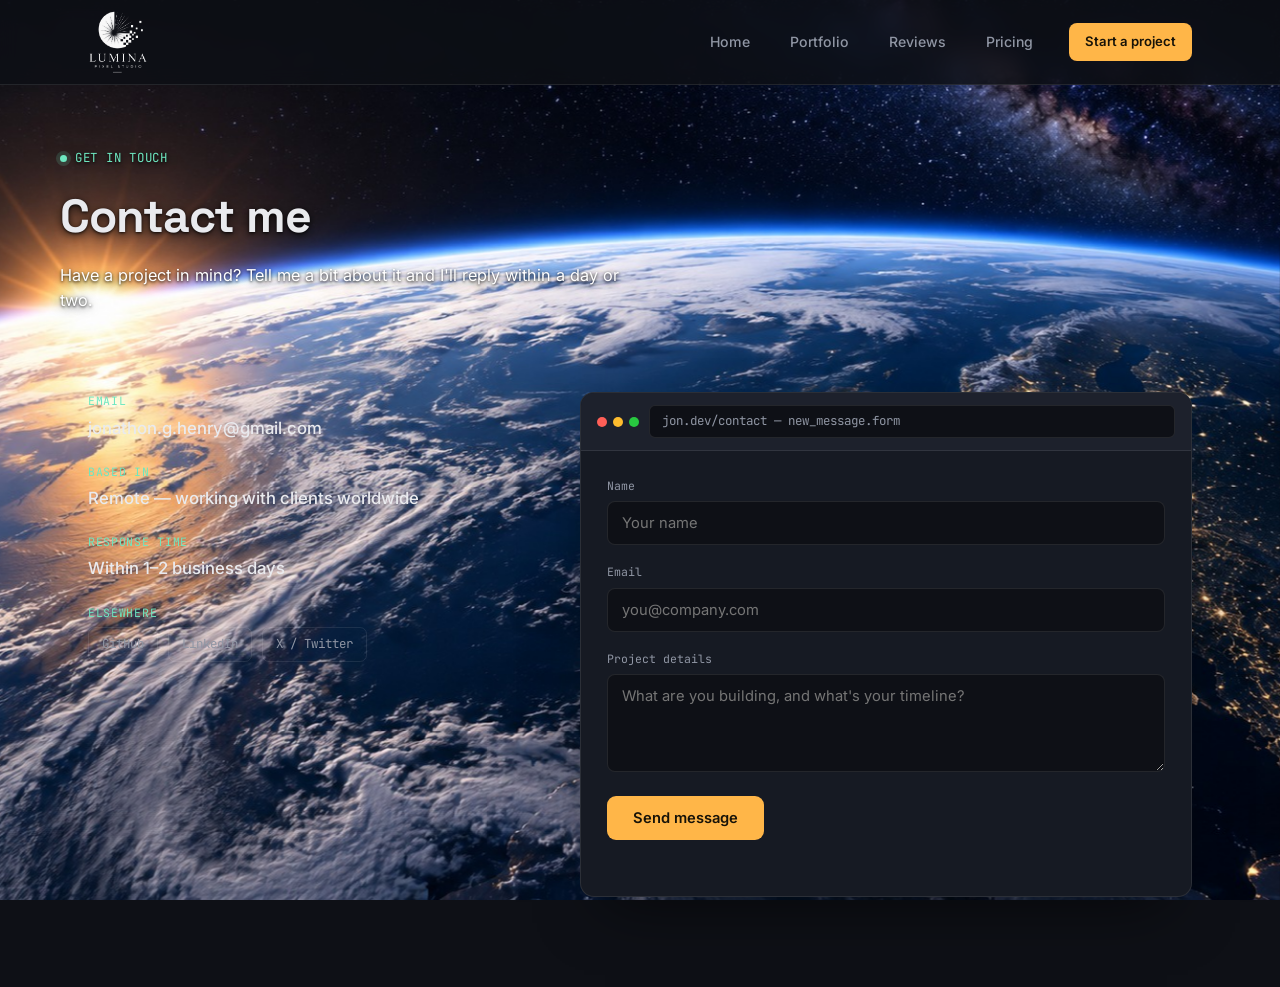
==== contact.html @ 2a6b3b7b "logo" ====
<!DOCTYPE html>
<html lang="en">
<head>
<meta charset="UTF-8">
<meta name="viewport" content="width=device-width, initial-scale=1.0">
<title>Contact — Lumina Pixel Studio</title>
<meta name="description" content="Get in touch to start your website project. I reply within 1–2 business days.">
<link rel="canonical" href="https://luminapixelstudio.com/contact.html">
<link rel="icon" href="favicon.ico">
<link rel="apple-touch-icon" href="apple-touch-icon.png">
<meta property="og:type" content="website">
<meta property="og:title" content="Contact — Lumina Pixel Studio">
<meta property="og:description" content="Get in touch to start your website project. I reply within 1–2 business days.">
<meta property="og:url" content="https://luminapixelstudio.com/contact.html">
<meta property="og:image" content="https://luminapixelstudio.com/earth-bg.jpg">
<meta name="twitter:card" content="summary_large_image">
<meta name="twitter:title" content="Contact — Lumina Pixel Studio">
<meta name="twitter:description" content="Get in touch to start your website project. I reply within 1–2 business days.">
<link rel="preconnect" href="https://fonts.googleapis.com">
<link rel="preconnect" href="https://fonts.gstatic.com" crossorigin>
<link href="https://fonts.googleapis.com/css2?family=Space+Grotesk:wght@400;500;600;700&family=Inter:wght@400;500;600&family=JetBrains+Mono:wght@400;500;600&display=swap" rel="stylesheet">
<link rel="stylesheet" href="styles.css">
</head>
<body>
<div class="site-bg" aria-hidden="true"></div>

<header class="tabbar">
  <div class="tabbar-inner">
    <div class="logo">
      <a href="index.html"><img src="logo-header.png" alt="Lumina Pixel Studio" class="logo-img"></a>
    </div>
    <button class="menu-toggle" id="menuToggle" aria-label="Toggle menu" aria-expanded="false">
      <span></span><span></span><span></span>
    </button>
    <div class="nav-right" id="navRight">
      <nav class="tabs" id="navTabs">
        <a href="index.html" data-tab="home">Home</a>
        <a href="portfolio.html" data-tab="portfolio">Portfolio</a>
        <a href="reviews.html" data-tab="reviews">Reviews</a>
        <a href="pricing.html" data-tab="pricing">Pricing</a>
      </nav>
      <a href="contact.html" class="tabbar-cta">Start a project</a>
    </div>
  </div>
</header>

<main>
  <div class="page-head wrap reveal">
    <div class="eyebrow">Get in touch</div>
    <h1>Contact me</h1>
    <p>Have a project in mind? Tell me a bit about it and I'll reply within a day or two.</p>
  </div>

  <section>
    <div class="wrap">
      <div class="contact-grid">
        <div class="contact-info reveal">
          <div class="line-item">
            <span class="k">Email</span>
            <a class="v" href="mailto:jonathon.g.henry@gmail.com">jonathon.g.henry@gmail.com</a>
          </div>
          <div class="line-item">
            <span class="k">Based in</span>
            <span class="v">Remote — working with clients worldwide</span>
          </div>
          <div class="line-item">
            <span class="k">Response time</span>
            <span class="v">Within 1–2 business days</span>
          </div>
          <div class="line-item">
            <span class="k">Elsewhere</span>
            <div class="social-row">
              <a href="#">GitHub</a>
              <a href="#">LinkedIn</a>
              <a href="#">X / Twitter</a>
            </div>
          </div>
        </div>

        <div class="browser form-browser reveal">
          <div class="browser-bar">
            <div class="dots"><span></span><span></span><span></span></div>
            <div class="url-pill mono">jon.dev/contact — new_message.form</div>
          </div>
          <div class="browser-body">
            <form id="contactForm" name="contact" method="POST" data-netlify="true" netlify-honeypot="bot-field">
              <input type="hidden" name="form-name" value="contact">
              <p style="position:absolute; left:-9999px;">
                <label>Leave this field empty: <input name="bot-field"></label>
              </p>
              <div class="field">
                <label for="name">Name</label>
                <input id="name" name="name" type="text" placeholder="Your name" required>
              </div>
              <div class="field">
                <label for="email">Email</label>
                <input id="email" name="email" type="email" placeholder="you@company.com" required>
              </div>
              <div class="field">
                <label for="message">Project details</label>
                <textarea id="message" name="message" rows="4" placeholder="What are you building, and what's your timeline?" required></textarea>
              </div>
              <button type="submit" class="submit-btn">Send message</button>
              <p class="form-status" id="formStatus" role="status"></p>
            </form>
          </div>
        </div>
      </div>
    </div>
  </section>
</main>


<script src="script.js"></script>
</body>
</html>
---- styles.css ----
/* ============================================================
   JON — shared stylesheet (used by all pages)
   CUSTOMIZE ME: colors/fonts live in :root below.
   ============================================================ */

:root{
  --ink: #0E1016;
  --panel: #161A23;
  --panel-2: #1D212C;
  --text: #E9EAEE;
  --text-dim: #9096A4;
  --line: rgba(255,255,255,0.09);
  --accent: #FFB648;
  --accent-2: #6EE7C0;
  --red-dot: #FF5F57;
  --yellow-dot: #FEBC2E;
  --green-dot: #28C840;
  --radius: 14px;
  --maxw: 1160px;
}

*{ box-sizing:border-box; margin:0; padding:0; }
html{ scroll-behavior:smooth; }
@media (prefers-reduced-motion: reduce){
  html{ scroll-behavior:auto; }
  *{ animation-duration:0.001ms !important; animation-iteration-count:1 !important; transition-duration:0.001ms !important; }
}

body{
  position:relative;
  background:var(--ink);
  color:var(--text);
  font-family:'Inter', sans-serif;
  line-height:1.5;
  -webkit-font-smoothing:antialiased;
}

.site-bg{
  position:fixed; inset:0; z-index:-1;
  background-image:url('earth-bg.jpg');
  background-size:cover;
  background-position:center 20%;
  background-repeat:no-repeat;
}

h1,h2,h3{ font-family:'Space Grotesk', sans-serif; letter-spacing:-0.02em; }
.mono{ font-family:'JetBrains Mono', monospace; }

a{ color:inherit; text-decoration:none; }
img{ max-width:100%; display:block; }

.wrap{ max-width:var(--maxw); margin:0 auto; padding:0 28px; }
@media (max-width:719px){ .wrap{ padding:0 20px; } }

/* ---------------- NAV (browser tab strip) ---------------- */
header.tabbar{
  position:sticky; top:0; z-index:100;
  background:rgba(14,16,22,0.85);
  backdrop-filter:blur(10px);
  border-bottom:1px solid var(--line);
}
.tabbar-inner{
  max-width:var(--maxw); margin:0 auto; padding:0 28px;
  display:flex; align-items:center; justify-content:space-between;
  height:84px;
}
.nav-right{ display:flex; align-items:center; gap:18px; }
.menu-toggle{
  display:none; flex-direction:column; justify-content:center; align-items:center;
  gap:5px; width:38px; height:38px; background:none; border:none; cursor:pointer;
  padding:0; flex-shrink:0;
}
.menu-toggle span{
  display:block; width:22px; height:2px; background:var(--text); border-radius:2px;
  transition:transform 0.25s ease, opacity 0.2s ease;
}
.menu-toggle.open span:nth-child(1){ transform:translateY(7px) rotate(45deg); }
.menu-toggle.open span:nth-child(2){ opacity:0; }
.menu-toggle.open span:nth-child(3){ transform:translateY(-7px) rotate(-45deg); }
.logo{
  display:flex; align-items:center;
}
.logo-img{
  height:64px; width:auto; display:block; flex-shrink:0;
}
nav.tabs{ display:flex; gap:4px; }
nav.tabs a{
  position:relative;
  padding:10px 18px;
  font-size:0.88rem;
  font-weight:500;
  color:var(--text-dim);
  border-radius:8px 8px 0 0;
  transition:color 0.2s ease, background 0.2s ease;
}
nav.tabs a:hover{ color:var(--text); background:var(--panel); }
nav.tabs a.active{ color:var(--text); background:var(--panel); }
nav.tabs a.active::after{
  content:''; position:absolute; left:14px; right:14px; bottom:0; height:2px;
  background:var(--accent); border-radius:2px;
}
.tabbar-cta{ display:none; }
@media (min-width:720px){
  .tabbar-cta{
    display:inline-block; font-size:0.82rem; font-weight:600;
    padding:9px 16px; border-radius:8px;
    background:var(--accent); color:#171308;
  }
}
@media (max-width:719px){
  .tabbar-inner{ padding:0 18px; }
  .menu-toggle{ display:flex; }
  .nav-right{
    display:flex;
    position:absolute; top:100%; left:0; right:0;
    background:rgba(11,13,18,0.98); backdrop-filter:blur(10px);
    border-bottom:1px solid var(--line);
    flex-direction:column; align-items:stretch; gap:0;
    max-height:0; overflow:hidden; opacity:0;
    transition:max-height 0.28s ease, opacity 0.2s ease;
  }
  .nav-right.open{ max-height:420px; opacity:1; }
  nav.tabs{ flex-direction:column; gap:0; padding:8px 18px; }
  nav.tabs a{
    padding:15px 8px; border-radius:0; border-bottom:1px solid var(--line);
    font-size:0.95rem;
  }
  nav.tabs a.active::after{ display:none; }
  nav.tabs a.active{ color:var(--accent); background:none; }
  .tabbar-cta{
    display:block !important; margin:16px 18px 20px; text-align:center;
  }
}
@media (max-width:400px){
  .logo-img{ height:50px; }
}

/* ---------------- shared "browser window" chrome ---------------- */
.browser{
  background:var(--panel);
  border:1px solid var(--line);
  border-radius:var(--radius);
  overflow:hidden;
  box-shadow:0 30px 60px -25px rgba(0,0,0,0.6);
}
.browser-bar{
  display:flex; align-items:center; gap:10px;
  padding:12px 16px;
  background:var(--panel-2);
  border-bottom:1px solid var(--line);
}
.dots{ display:flex; gap:6px; flex-shrink:0; }
.dots span{ width:10px; height:10px; border-radius:50%; display:block; }
.dots span:nth-child(1){ background:var(--red-dot); }
.dots span:nth-child(2){ background:var(--yellow-dot); }
.dots span:nth-child(3){ background:var(--green-dot); }
.url-pill{
  flex:1;
  font-family:'JetBrains Mono', monospace;
  font-size:0.78rem;
  color:var(--text-dim);
  background:var(--ink);
  border:1px solid var(--line);
  border-radius:6px;
  padding:6px 12px;
  overflow:hidden; white-space:nowrap;
}
.url-pill .caret{
  display:inline-block; width:7px; height:1em; background:var(--accent-2);
  vertical-align:middle; margin-left:2px;
  animation:blink 1s steps(1) infinite;
}
@keyframes blink{ 50%{ opacity:0; } }

/* ---------------- PAGE HEADER (for non-home pages) ---------------- */
.page-head{
  padding:64px 0 20px;
}
.page-head .eyebrow,
.page-head h1,
.page-head p{
  text-shadow:0 2px 10px rgba(0,0,0,0.7), 0 1px 3px rgba(0,0,0,0.8);
}
.page-head .eyebrow{
  font-family:'JetBrains Mono', monospace; font-size:0.78rem;
  color:var(--accent-2); letter-spacing:0.06em; text-transform:uppercase;
  display:flex; align-items:center; gap:8px; margin-bottom:14px;
}
.page-head .eyebrow::before{ content:''; width:7px; height:7px; border-radius:50%; background:var(--accent-2); box-shadow:0 0 0 4px rgba(110,231,192,0.15); }
.page-head h1{ font-size:clamp(2rem,4vw,2.9rem); font-weight:700; margin-bottom:12px; }
.page-head p{ color:#FFFFFF; max-width:56ch; font-size:1.02rem; }

/* ---------------- HERO TEXT CONTRAST (extra darkening over the global background) ---------------- */
section.hero{ position:relative; overflow:hidden; }

.space-scrim{
  position:absolute; inset:0;
  background:
    radial-gradient(ellipse 620px 460px at 50% 55%,
      rgba(6,8,14,0.82) 0%,
      rgba(6,8,14,0.55) 45%,
      rgba(6,8,14,0.15) 72%,
      transparent 88%),
    linear-gradient(to bottom, rgba(6,8,14,0.35) 0%, rgba(6,8,14,0.05) 30%, rgba(6,8,14,0.15) 75%, rgba(6,8,14,0.55) 100%);
}


html, body{ height:100%; }
body.home-page{ overflow:hidden; height:100%; }

.hero-center{
  position:relative; z-index:1;
  max-width:720px; margin:0 auto; text-align:center;
  padding:30px 0;
}
.hero-center .hero-sub{ margin-left:auto; margin-right:auto; }
.hero-center .btn-row{ justify-content:center; }
.hero-center .feature-row{ margin-top:22px; }

/* ---------------- HERO (home page only) ---------------- */
section.hero{ padding:0; height:calc(100vh - 85px); width:100%; display:flex; align-items:center; }

.eyebrow-top{
  position:absolute; top:28px; left:50%; transform:translateX(-50%);
  z-index:2;
  font-family:'JetBrains Mono', monospace; font-size:0.78rem;
  color:var(--accent-2); letter-spacing:0.06em; text-transform:uppercase;
  display:flex; align-items:center; gap:8px;
}
.eyebrow-top::before{ content:''; width:7px; height:7px; border-radius:50%; background:var(--accent-2); box-shadow:0 0 0 4px rgba(110,231,192,0.15); }

.brand-tag{
  font-family:'JetBrains Mono', monospace; font-size:0.8rem; font-weight:600;
  letter-spacing:0.05em; text-transform:uppercase; color:var(--accent-2);
  margin-bottom:14px;
}

h1.headline{
  font-size:clamp(2rem, 3.6vw, 3rem);
  font-weight:700; line-height:1.15; margin-bottom:34px;
  color:#FFFFFF;
}

.hero-sub{ color:#FFFFFF; font-size:1.02rem; max-width:52ch; margin-bottom:42px; }

.btn-row{ display:flex; gap:14px; flex-wrap:wrap; margin-bottom:48px; }
.btn{
  padding:13px 24px; border-radius:9px; font-weight:600; font-size:0.92rem;
  transition:transform 0.15s ease, box-shadow 0.15s ease;
  display:inline-block;
}
.btn-primary{ background:var(--accent); color:#171308; }
.btn-primary:hover{ transform:translateY(-2px); box-shadow:0 10px 24px -8px rgba(255,182,72,0.5); }
.btn-ghost{ border:1px solid var(--line); color:var(--text); }
.btn-ghost:hover{ border-color:var(--accent-2); color:var(--accent-2); }

.feature-row{
  display:flex; justify-content:center; gap:28px; flex-wrap:wrap;
}
.feature-item{
  flex:1 1 170px; max-width:200px; text-align:left;
}
.feature-heading{
  display:flex; align-items:center; gap:8px; margin-bottom:5px;
}
.feature-icon{ font-size:1.2rem; line-height:1; flex-shrink:0; }
.feature-title{
  font-family:'JetBrains Mono', monospace; font-size:0.76rem; font-weight:600;
  letter-spacing:0.04em; text-transform:uppercase; color:var(--accent-2);
}
.feature-desc{ font-size:0.8rem; line-height:1.4; color:#FFFFFF; }

@media (max-width:640px){
  section.hero{ padding:0; }
  .eyebrow-top{ top:14px; font-size:0.7rem; }
  .hero-center{ padding-top:44px; padding-bottom:16px; }
  h1.headline{ font-size:clamp(1.6rem, 6vw, 2.6rem); margin-bottom:12px; }
  .hero-sub{ font-size:0.92rem; margin-bottom:20px; }
  .btn-row{ margin-bottom:20px; }
  .feature-row{ gap:14px; }
  .feature-item{ flex:1 1 130px; max-width:150px; text-align:center; }
  .feature-heading{ justify-content:center; margin-bottom:3px; }
  .feature-icon{ font-size:1rem; }
  .feature-title{ font-size:0.68rem; }
  .feature-desc{ font-size:0.7rem; line-height:1.3; }
  .space-scrim{
    background:
      radial-gradient(ellipse 92vw 55vh at 50% 55%,
        rgba(6,8,14,0.86) 0%, rgba(6,8,14,0.6) 45%,
        rgba(6,8,14,0.2) 72%, transparent 88%),
      linear-gradient(to bottom, rgba(6,8,14,0.45) 0%, rgba(6,8,14,0.1) 30%, rgba(6,8,14,0.25) 75%, rgba(6,8,14,0.65) 100%);
  }
}
@media (max-width:400px){
  .wrap{ padding:0 18px; }
  .feature-row{ flex-direction:column; align-items:center; gap:10px; }
  .feature-item{ max-width:260px; }
  .btn{ padding:12px 20px; font-size:0.88rem; }
}

/* ---------------- SECTION / PAGE HEADERS ---------------- */
.section-head{ margin-bottom:40px; }
.section-head h2{ font-size:clamp(1.7rem,3vw,2.3rem); font-weight:700; margin-bottom:10px; }
.section-head p{ color:var(--text-dim); max-width:56ch; }
section{ padding:60px 0 90px; }

/* ---------------- PORTFOLIO ---------------- */
.portfolio-grid{ display:grid; grid-template-columns:repeat(3, 1fr); gap:24px; }
@media (max-width:960px){ .portfolio-grid{ grid-template-columns:repeat(2,1fr); } }
@media (max-width:640px){ .portfolio-grid{ grid-template-columns:1fr; } }

.proj-card{ transition:transform 0.25s ease, box-shadow 0.25s ease; }
.proj-card:hover{ transform:translateY(-5px); }
.proj-shot{ height:150px; position:relative; overflow:hidden; }
.proj-shot img{ width:100%; height:100%; object-fit:cover; display:block; }
.proj-shot .shape{ position:absolute; border-radius:50%; filter:blur(2px); opacity:0.55; }

.shot-1{ background:linear-gradient(160deg,#241a12,#171a23); }
.shot-1 .shape{ width:120px; height:120px; background:var(--accent); top:-30px; right:-20px; }
.shot-2{ background:linear-gradient(160deg,#141f1c,#171a23); }
.shot-2 .shape{ width:100px; height:100px; background:var(--accent-2); bottom:-30px; left:10px; }
.shot-3{ background:linear-gradient(160deg,#1a1730,#171a23); }
.shot-3 .shape{ width:90px; height:90px; background:#9b8cff; top:20px; left:50%; }
.shot-4{ background:linear-gradient(160deg,#231822,#171a23); }
.shot-4 .shape{ width:110px; height:110px; background:#ff8ba7; bottom:-20px; right:20px; }
.shot-5{ background:linear-gradient(160deg,#182320,#171a23); }
.shot-5 .shape{ width:95px; height:95px; background:#6ee7c0; top:-10px; left:-10px; }
.shot-6{ background:linear-gradient(160deg,#231d14,#171a23); }
.shot-6 .shape{ width:100px; height:100px; background:#ffb648; bottom:10px; right:-10px; }

.proj-body{ padding:18px 18px 22px; }
.proj-body h3{ font-size:1.08rem; margin-bottom:6px; }
.proj-body p{ color:var(--text-dim); font-size:0.9rem; margin-bottom:14px; }
.proj-tags{ display:flex; gap:8px; flex-wrap:wrap; margin-bottom:14px; }
.tag{
  font-family:'JetBrains Mono', monospace; font-size:0.68rem;
  color:var(--accent-2); border:1px solid rgba(110,231,192,0.3);
  padding:3px 9px; border-radius:100px;
}
.proj-visit{ font-size:0.85rem; font-weight:600; color:var(--accent); display:inline-flex; align-items:center; gap:6px; }
.proj-visit svg{ width:13px; height:13px; transition:transform 0.2s ease; }
.proj-card:hover .proj-visit svg{ transform:translate(2px,-2px); }

/* ---------------- PRICING ---------------- */
.pricing-grid{ display:grid; grid-template-columns:repeat(3, 1fr); gap:24px; align-items:start; }
@media (max-width:960px){ .pricing-grid{ grid-template-columns:1fr; max-width:420px; margin:0 auto; } }

.value-banner{
  text-align:center; background:var(--panel); border:1px solid var(--line);
  border-radius:16px; padding:26px 24px; margin-bottom:36px;
}
.value-statement{
  font-family:'Space Grotesk', sans-serif; font-weight:600; font-size:1.15rem;
  color:var(--text); margin-bottom:16px; max-width:56ch; margin-left:auto; margin-right:auto;
}
.value-checklist{
  display:flex; justify-content:center; flex-wrap:wrap; gap:10px 22px;
  font-family:'JetBrains Mono', monospace; font-size:0.8rem; color:var(--accent-2);
}

.price-card{
  position:relative; background:#000000;
  border-radius:var(--radius);
  transition:transform 0.25s ease, box-shadow 0.25s ease;
}
.price-card:hover{ transform:translateY(-5px); }
.price-featured{ box-shadow:0 30px 70px -25px rgba(255,182,72,0.3); }
.price-badge{
  position:absolute; top:-13px; left:50%; transform:translateX(-50%);
  background:var(--accent); color:#171308; font-family:'JetBrains Mono', monospace;
  font-size:0.68rem; font-weight:700; letter-spacing:0.04em; text-transform:uppercase;
  padding:5px 14px; border-radius:100px; z-index:2;
}
.price-body{ padding:34px 28px 30px; }
.price-name{ font-size:1.3rem; margin-bottom:4px; }
.price-for{ color:var(--text-dim); font-size:0.86rem; margin-bottom:20px; }
.price-amount{ display:flex; align-items:baseline; flex-wrap:wrap; gap:8px; margin-bottom:6px; }
.price-figure{ font-family:'Space Grotesk', sans-serif; font-size:2.1rem; font-weight:700; color:var(--text); }
.price-period{ color:var(--text-dim); font-size:0.82rem; width:100%; }
.price-offer-note{ color:var(--accent-2); font-size:0.78rem; margin-bottom:24px; }
.price-features{ list-style:none; margin-bottom:28px; margin-top:20px; display:flex; flex-direction:column; gap:12px; }
.price-features li{
  font-size:0.88rem; color:var(--text); padding-left:24px; position:relative; line-height:1.4;
}
.price-features li::before{
  content:'✓'; position:absolute; left:0; top:0; color:var(--accent-2); font-weight:700;
}
.price-cta{ width:100%; text-align:center; }
.price-note{
  margin-top:36px; text-align:center; color:var(--text-dim); font-size:0.86rem;
  max-width:60ch; margin-left:auto; margin-right:auto;
}

/* ---------------- REVIEWS ---------------- */
.reviews-browser .browser-body{ padding:8px; }
.reviews-list{ display:grid; grid-template-columns:repeat(2,1fr); gap:2px; background:var(--line); }
@media (max-width:760px){ .reviews-list{ grid-template-columns:1fr; } }
.review{ background:var(--panel); padding:26px 24px; }
.review .stars{ color:var(--accent); font-size:0.85rem; margin-bottom:12px; letter-spacing:2px; }
.review p.quote{ font-size:0.98rem; color:var(--text); margin-bottom:18px; }
.review .who{ display:flex; align-items:center; gap:10px; }
.who-avatar{
  width:34px; height:34px; border-radius:50%;
  background:linear-gradient(135deg, var(--accent), var(--accent-2));
  display:flex; align-items:center; justify-content:center;
  font-family:'Space Grotesk',sans-serif; font-weight:700; font-size:0.78rem; color:#171308;
}
.who-name{ font-size:0.88rem; font-weight:600; }
.who-role{ font-size:0.78rem; color:var(--text-dim); font-family:'JetBrains Mono', monospace; }

/* ---------------- CONTACT ---------------- */
.contact-grid{ display:grid; grid-template-columns:0.85fr 1.15fr; gap:40px; align-items:start; }
@media (max-width:880px){ .contact-grid{ grid-template-columns:1fr; } }

.contact-info .line-item{ margin-bottom:22px; }
.contact-info .k{
  font-family:'JetBrains Mono', monospace; font-size:0.72rem; color:var(--accent-2);
  text-transform:uppercase; letter-spacing:0.06em; margin-bottom:6px; display:block;
}
.contact-info a.v, .contact-info .v{ font-size:1.05rem; font-weight:500; }
.contact-info a.v:hover{ color:var(--accent); }
.social-row{ display:flex; gap:10px; margin-top:6px; flex-wrap:wrap; }
.social-row a{
  font-family:'JetBrains Mono', monospace; font-size:0.78rem;
  border:1px solid var(--line); padding:7px 13px; border-radius:7px;
  color:var(--text-dim);
  transition:border-color 0.2s ease, color 0.2s ease;
}
.social-row a:hover{ border-color:var(--accent-2); color:var(--accent-2); }

.form-browser .browser-body{ padding:26px; }
.field{ margin-bottom:18px; }
.field label{
  display:block; font-family:'JetBrains Mono', monospace; font-size:0.72rem;
  color:var(--text-dim); margin-bottom:7px;
}
.field input, .field textarea{
  width:100%; background:var(--ink); border:1px solid var(--line); border-radius:8px;
  padding:12px 14px; color:var(--text); font-family:'Inter',sans-serif; font-size:0.92rem;
  resize:vertical;
}
.field input:focus, .field textarea:focus{
  outline:none; border-color:var(--accent-2);
  box-shadow:0 0 0 3px rgba(110,231,192,0.12);
}
.submit-btn{
  background:var(--accent); color:#171308; border:none; border-radius:9px;
  padding:13px 26px; font-weight:600; font-size:0.92rem; cursor:pointer;
  font-family:'Inter',sans-serif;
  transition:transform 0.15s ease, box-shadow 0.15s ease;
}
.submit-btn:hover{ transform:translateY(-2px); box-shadow:0 10px 24px -8px rgba(255,182,72,0.5); }
.submit-btn:disabled{ opacity:0.7; cursor:default; transform:none; box-shadow:none; }
.form-status{ margin-top:14px; font-size:0.85rem; min-height:1.2em; }
.form-status-ok{ color:var(--accent-2); }
.form-status-error{ color:#ff8a8a; }

/* reveal on scroll */
.reveal{ opacity:0; transform:translateY(18px); transition:opacity 0.6s ease, transform 0.6s ease; }
.reveal.in{ opacity:1; transform:translateY(0); }

:focus-visible{ outline:2px solid var(--accent-2); outline-offset:2px; }
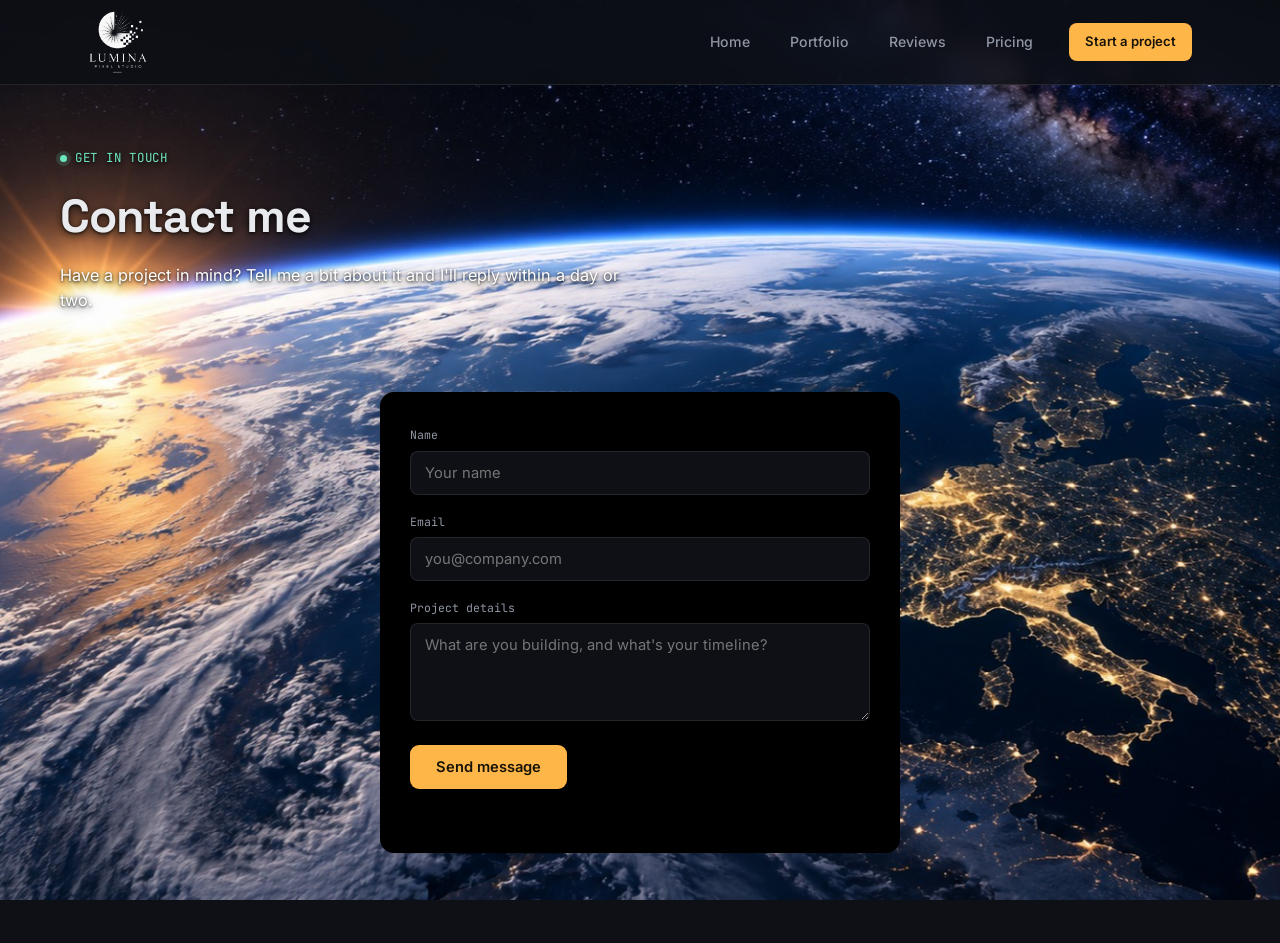
==== commit f2a708b3: "contact us" ====
--- a/contact.html
+++ b/contact.html
@@ -53,35 +53,8 @@
 
   <section>
     <div class="wrap">
-      <div class="contact-grid">
-        <div class="contact-info reveal">
-          <div class="line-item">
-            <span class="k">Email</span>
-            <a class="v" href="mailto:jonathon.g.henry@gmail.com">jonathon.g.henry@gmail.com</a>
-          </div>
-          <div class="line-item">
-            <span class="k">Based in</span>
-            <span class="v">Remote — working with clients worldwide</span>
-          </div>
-          <div class="line-item">
-            <span class="k">Response time</span>
-            <span class="v">Within 1–2 business days</span>
-          </div>
-          <div class="line-item">
-            <span class="k">Elsewhere</span>
-            <div class="social-row">
-              <a href="#">GitHub</a>
-              <a href="#">LinkedIn</a>
-              <a href="#">X / Twitter</a>
-            </div>
-          </div>
-        </div>
-
-        <div class="browser form-browser reveal">
-          <div class="browser-bar">
-            <div class="dots"><span></span><span></span><span></span></div>
-            <div class="url-pill mono">jon.dev/contact — new_message.form</div>
-          </div>
+      <div class="contact-center">
+        <div class="form-box reveal">
           <div class="browser-body">
             <form id="contactForm" name="contact" method="POST" data-netlify="true" netlify-honeypot="bot-field">
               <input type="hidden" name="form-name" value="contact">
--- a/styles.css
+++ b/styles.css
@@ -373,11 +373,13 @@
 }
 .price-body{ padding:34px 28px 30px; }
 .price-name{ font-size:1.3rem; margin-bottom:4px; }
+.price-emoji{ font-size:1.15rem; }
 .price-for{ color:var(--text-dim); font-size:0.86rem; margin-bottom:20px; }
 .price-amount{ display:flex; align-items:baseline; flex-wrap:wrap; gap:8px; margin-bottom:6px; }
 .price-figure{ font-family:'Space Grotesk', sans-serif; font-size:2.1rem; font-weight:700; color:var(--text); }
 .price-period{ color:var(--text-dim); font-size:0.82rem; width:100%; }
 .price-offer-note{ color:var(--accent-2); font-size:0.78rem; margin-bottom:24px; }
+.price-includes{ color:var(--text); font-size:0.86rem; font-weight:600; margin-bottom:6px; margin-top:20px; }
 .price-features{ list-style:none; margin-bottom:28px; margin-top:20px; display:flex; flex-direction:column; gap:12px; }
 .price-features li{
   font-size:0.88rem; color:var(--text); padding-left:24px; position:relative; line-height:1.4;
@@ -409,26 +411,13 @@
 .who-role{ font-size:0.78rem; color:var(--text-dim); font-family:'JetBrains Mono', monospace; }
 
 /* ---------------- CONTACT ---------------- */
-.contact-grid{ display:grid; grid-template-columns:0.85fr 1.15fr; gap:40px; align-items:start; }
-@media (max-width:880px){ .contact-grid{ grid-template-columns:1fr; } }
-
-.contact-info .line-item{ margin-bottom:22px; }
-.contact-info .k{
-  font-family:'JetBrains Mono', monospace; font-size:0.72rem; color:var(--accent-2);
-  text-transform:uppercase; letter-spacing:0.06em; margin-bottom:6px; display:block;
-}
-.contact-info a.v, .contact-info .v{ font-size:1.05rem; font-weight:500; }
-.contact-info a.v:hover{ color:var(--accent); }
-.social-row{ display:flex; gap:10px; margin-top:6px; flex-wrap:wrap; }
-.social-row a{
-  font-family:'JetBrains Mono', monospace; font-size:0.78rem;
-  border:1px solid var(--line); padding:7px 13px; border-radius:7px;
-  color:var(--text-dim);
-  transition:border-color 0.2s ease, color 0.2s ease;
-}
-.social-row a:hover{ border-color:var(--accent-2); color:var(--accent-2); }
-
-.form-browser .browser-body{ padding:26px; }
+.contact-center{ display:flex; justify-content:center; }
+
+.form-box{
+  width:100%; max-width:520px;
+  background:#000000; border-radius:var(--radius);
+}
+.form-box .browser-body{ padding:34px 30px; }
 .field{ margin-bottom:18px; }
 .field label{
   display:block; font-family:'JetBrains Mono', monospace; font-size:0.72rem;
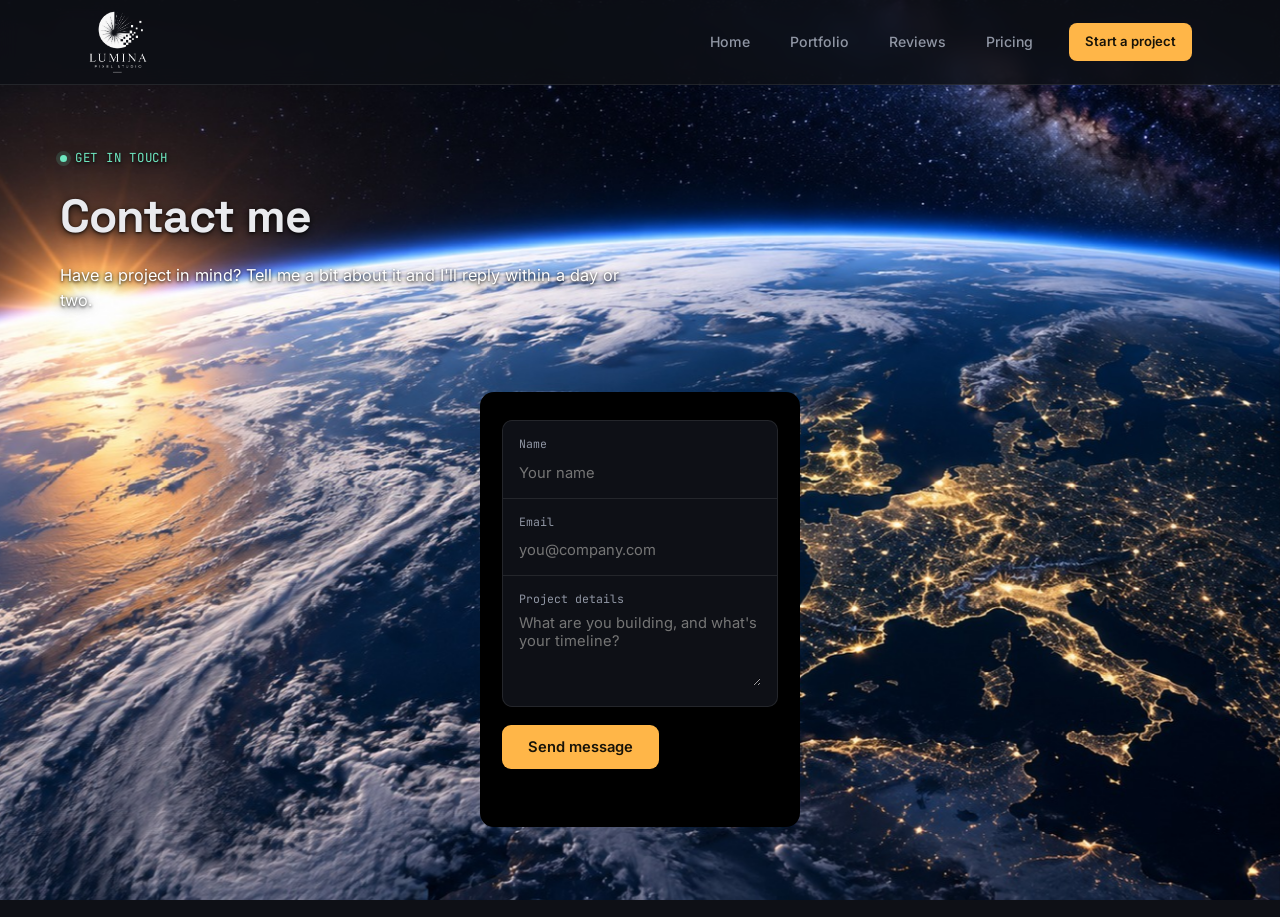
==== commit a87f4ea8: "contact me" ====
--- a/contact.html
+++ b/contact.html
@@ -61,17 +61,19 @@
               <p style="position:absolute; left:-9999px;">
                 <label>Leave this field empty: <input name="bot-field"></label>
               </p>
-              <div class="field">
-                <label for="name">Name</label>
-                <input id="name" name="name" type="text" placeholder="Your name" required>
-              </div>
-              <div class="field">
-                <label for="email">Email</label>
-                <input id="email" name="email" type="email" placeholder="you@company.com" required>
-              </div>
-              <div class="field">
-                <label for="message">Project details</label>
-                <textarea id="message" name="message" rows="4" placeholder="What are you building, and what's your timeline?" required></textarea>
+              <div class="field-group">
+                <div class="field">
+                  <label for="name">Name</label>
+                  <input id="name" name="name" type="text" placeholder="Your name" required>
+                </div>
+                <div class="field">
+                  <label for="email">Email</label>
+                  <input id="email" name="email" type="email" placeholder="you@company.com" required>
+                </div>
+                <div class="field">
+                  <label for="message">Project details</label>
+                  <textarea id="message" name="message" rows="4" placeholder="What are you building, and what's your timeline?" required></textarea>
+                </div>
               </div>
               <button type="submit" class="submit-btn">Send message</button>
               <p class="form-status" id="formStatus" role="status"></p>
--- a/styles.css
+++ b/styles.css
@@ -414,24 +414,28 @@
 .contact-center{ display:flex; justify-content:center; }
 
 .form-box{
-  width:100%; max-width:520px;
+  width:100%; max-width:320px;
   background:#000000; border-radius:var(--radius);
 }
-.form-box .browser-body{ padding:34px 30px; }
-.field{ margin-bottom:18px; }
+.form-box .browser-body{ padding:28px 22px; }
+
+.field-group{
+  background:var(--ink); border:1px solid var(--line); border-radius:10px;
+  overflow:hidden; margin-bottom:18px;
+}
+.field{ padding:14px 16px; border-bottom:1px solid var(--line); }
+.field:last-child{ border-bottom:none; }
 .field label{
   display:block; font-family:'JetBrains Mono', monospace; font-size:0.72rem;
   color:var(--text-dim); margin-bottom:7px;
 }
 .field input, .field textarea{
-  width:100%; background:var(--ink); border:1px solid var(--line); border-radius:8px;
-  padding:12px 14px; color:var(--text); font-family:'Inter',sans-serif; font-size:0.92rem;
+  width:100%; background:transparent; border:none;
+  padding:0; color:var(--text); font-family:'Inter',sans-serif; font-size:0.92rem;
   resize:vertical;
 }
-.field input:focus, .field textarea:focus{
-  outline:none; border-color:var(--accent-2);
-  box-shadow:0 0 0 3px rgba(110,231,192,0.12);
-}
+.field input:focus, .field textarea:focus{ outline:none; }
+.field:focus-within{ background:rgba(110,231,192,0.06); }
 .submit-btn{
   background:var(--accent); color:#171308; border:none; border-radius:9px;
   padding:13px 26px; font-weight:600; font-size:0.92rem; cursor:pointer;
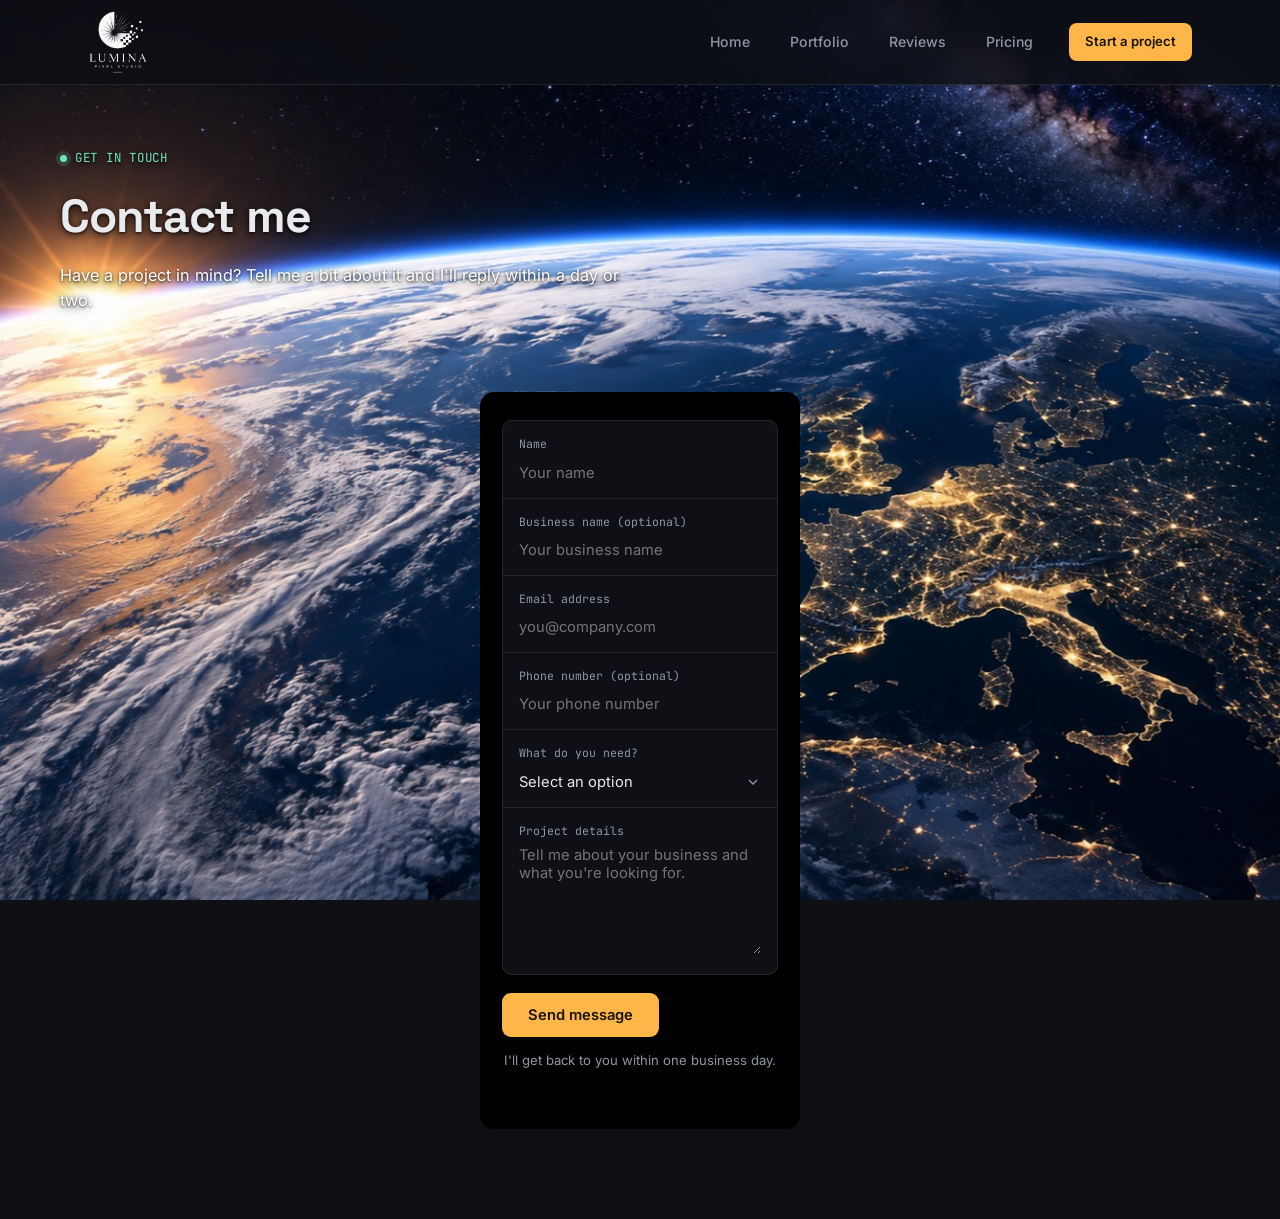
==== commit ae321040: "contact" ====
--- a/contact.html
+++ b/contact.html
@@ -67,15 +67,36 @@
                   <input id="name" name="name" type="text" placeholder="Your name" required>
                 </div>
                 <div class="field">
-                  <label for="email">Email</label>
+                  <label for="business">Business name <span class="optional">(optional)</span></label>
+                  <input id="business" name="business" type="text" placeholder="Your business name">
+                </div>
+                <div class="field">
+                  <label for="email">Email address</label>
                   <input id="email" name="email" type="email" placeholder="you@company.com" required>
                 </div>
                 <div class="field">
+                  <label for="phone">Phone number <span class="optional">(optional)</span></label>
+                  <input id="phone" name="phone" type="tel" placeholder="Your phone number">
+                </div>
+                <div class="field">
+                  <label for="need">What do you need?</label>
+                  <select id="need" name="need" required>
+                    <option value="" disabled selected>Select an option</option>
+                    <option value="New website">New website</option>
+                    <option value="Website redesign">Website redesign</option>
+                    <option value="E-commerce store">E-commerce store</option>
+                    <option value="Website maintenance">Website maintenance</option>
+                    <option value="SEO">SEO</option>
+                    <option value="Something else">Something else</option>
+                  </select>
+                </div>
+                <div class="field">
                   <label for="message">Project details</label>
-                  <textarea id="message" name="message" rows="4" placeholder="What are you building, and what's your timeline?" required></textarea>
+                  <textarea id="message" name="message" rows="6" placeholder="Tell me about your business and what you're looking for." required></textarea>
                 </div>
               </div>
               <button type="submit" class="submit-btn">Send message</button>
+              <p class="form-reassurance">I'll get back to you within one business day.</p>
               <p class="form-status" id="formStatus" role="status"></p>
             </form>
           </div>
--- a/styles.css
+++ b/styles.css
@@ -389,7 +389,7 @@
 }
 .price-cta{ width:100%; text-align:center; }
 .price-note{
-  margin-top:36px; text-align:center; color:var(--text-dim); font-size:0.86rem;
+  margin-top:36px; text-align:center; color:#FFFFFF; font-size:0.86rem;
   max-width:60ch; margin-left:auto; margin-right:auto;
 }
 
@@ -429,13 +429,21 @@
   display:block; font-family:'JetBrains Mono', monospace; font-size:0.72rem;
   color:var(--text-dim); margin-bottom:7px;
 }
-.field input, .field textarea{
+.field input, .field textarea, .field select{
   width:100%; background:transparent; border:none;
   padding:0; color:var(--text); font-family:'Inter',sans-serif; font-size:0.92rem;
   resize:vertical;
 }
-.field input:focus, .field textarea:focus{ outline:none; }
+.field select{
+  appearance:none; -webkit-appearance:none;
+  background-image:url("data:image/svg+xml,%3Csvg xmlns='http://www.w3.org/2000/svg' viewBox='0 0 24 24' fill='none' stroke='%239096A4' stroke-width='2'%3E%3Cpath d='M6 9l6 6 6-6'/%3E%3C/svg%3E");
+  background-repeat:no-repeat; background-position:right center; background-size:16px;
+  padding-right:24px; cursor:pointer;
+}
+.field select option{ background:var(--panel); color:var(--text); }
+.field input:focus, .field textarea:focus, .field select:focus{ outline:none; }
 .field:focus-within{ background:rgba(110,231,192,0.06); }
+.optional{ color:var(--text-dim); font-weight:400; text-transform:none; letter-spacing:0; }
 .submit-btn{
   background:var(--accent); color:#171308; border:none; border-radius:9px;
   padding:13px 26px; font-weight:600; font-size:0.92rem; cursor:pointer;
@@ -443,6 +451,7 @@
   transition:transform 0.15s ease, box-shadow 0.15s ease;
 }
 .submit-btn:hover{ transform:translateY(-2px); box-shadow:0 10px 24px -8px rgba(255,182,72,0.5); }
+.form-reassurance{ text-align:center; color:var(--text-dim); font-size:0.82rem; margin-top:14px; }
 .submit-btn:disabled{ opacity:0.7; cursor:default; transform:none; box-shadow:none; }
 .form-status{ margin-top:14px; font-size:0.85rem; min-height:1.2em; }
 .form-status-ok{ color:var(--accent-2); }
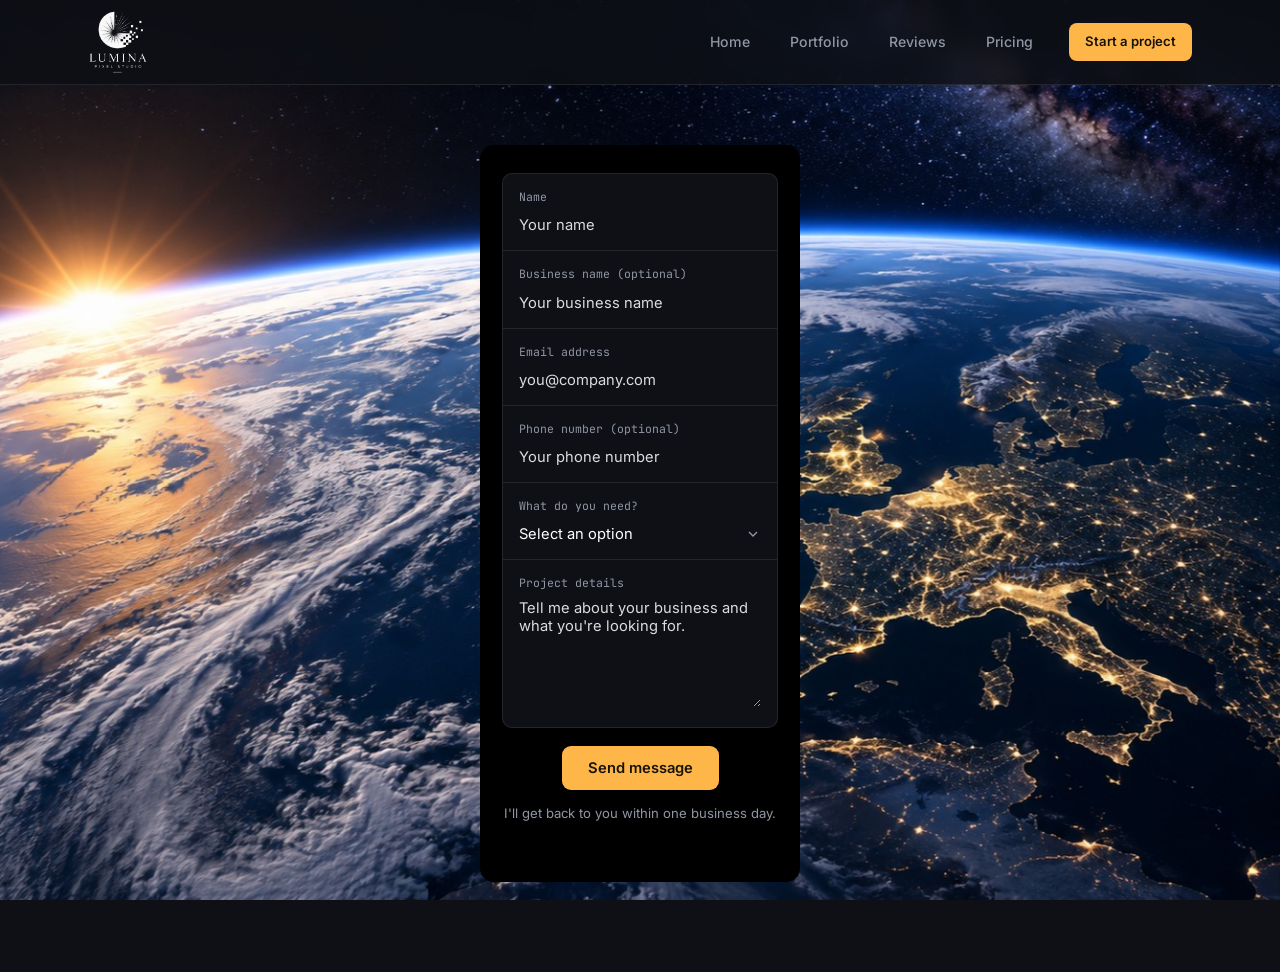
==== commit ddb73ff4: "Update contact.html" ====
--- a/contact.html
+++ b/contact.html
@@ -45,12 +45,6 @@
 </header>
 
 <main>
-  <div class="page-head wrap reveal">
-    <div class="eyebrow">Get in touch</div>
-    <h1>Contact me</h1>
-    <p>Have a project in mind? Tell me a bit about it and I'll reply within a day or two.</p>
-  </div>
-
   <section>
     <div class="wrap">
       <div class="contact-center">
--- a/styles.css
+++ b/styles.css
@@ -431,20 +431,22 @@
 }
 .field input, .field textarea, .field select{
   width:100%; background:transparent; border:none;
-  padding:0; color:var(--text); font-family:'Inter',sans-serif; font-size:0.92rem;
+  padding:0; color:#FFFFFF; font-family:'Inter',sans-serif; font-size:0.92rem;
   resize:vertical;
 }
+.field input::placeholder, .field textarea::placeholder{ color:#FFFFFF; opacity:0.85; }
 .field select{
   appearance:none; -webkit-appearance:none;
   background-image:url("data:image/svg+xml,%3Csvg xmlns='http://www.w3.org/2000/svg' viewBox='0 0 24 24' fill='none' stroke='%239096A4' stroke-width='2'%3E%3Cpath d='M6 9l6 6 6-6'/%3E%3C/svg%3E");
   background-repeat:no-repeat; background-position:right center; background-size:16px;
   padding-right:24px; cursor:pointer;
 }
-.field select option{ background:var(--panel); color:var(--text); }
+.field select option{ background:var(--panel); color:#FFFFFF; }
 .field input:focus, .field textarea:focus, .field select:focus{ outline:none; }
 .field:focus-within{ background:rgba(110,231,192,0.06); }
 .optional{ color:var(--text-dim); font-weight:400; text-transform:none; letter-spacing:0; }
 .submit-btn{
+  display:block; margin:0 auto;
   background:var(--accent); color:#171308; border:none; border-radius:9px;
   padding:13px 26px; font-weight:600; font-size:0.92rem; cursor:pointer;
   font-family:'Inter',sans-serif;
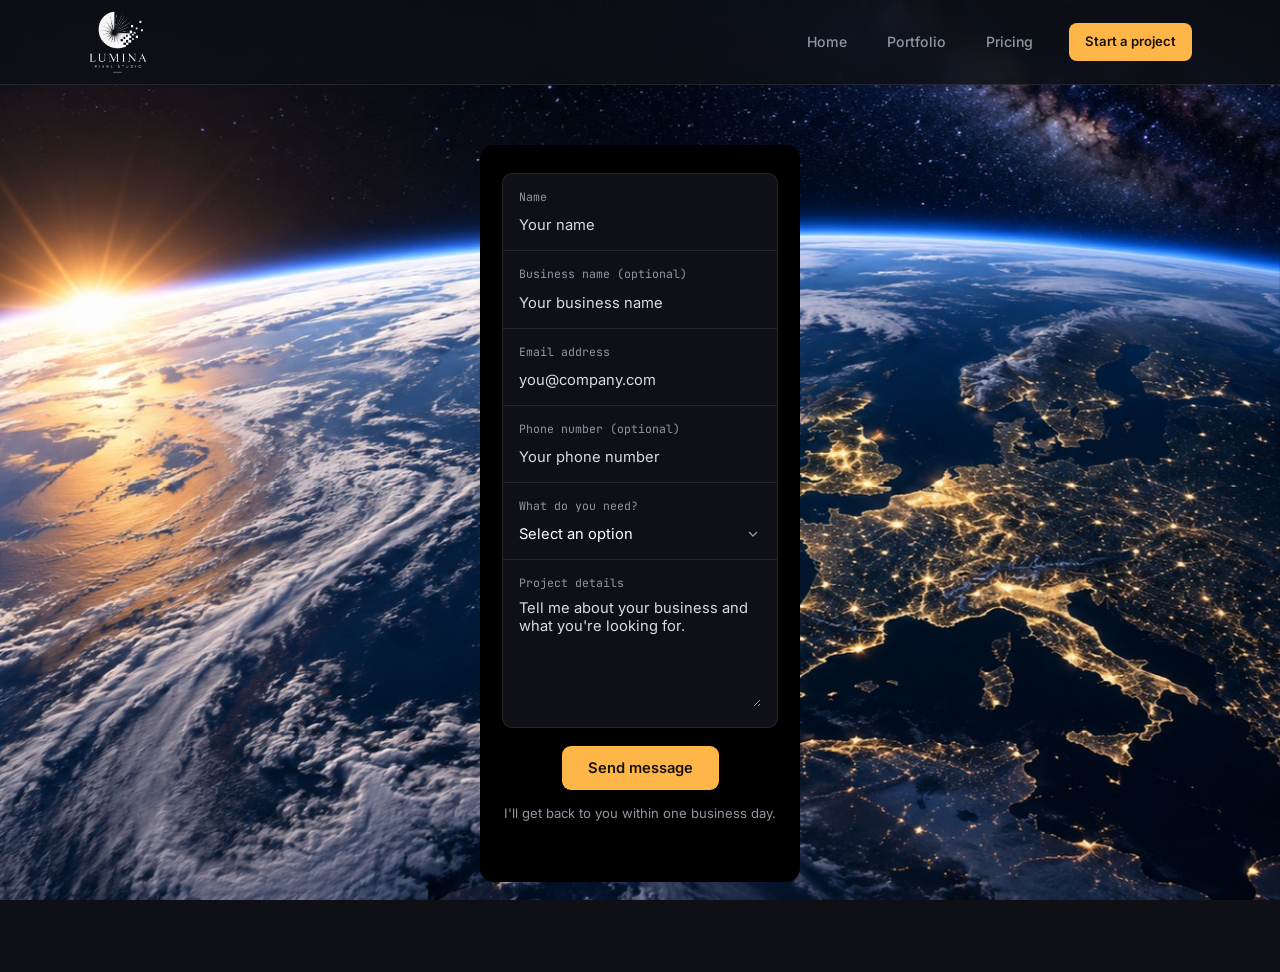
==== commit c6c8f1d5: "pricing" ====
--- a/contact.html
+++ b/contact.html
@@ -36,7 +36,6 @@
       <nav class="tabs" id="navTabs">
         <a href="index.html" data-tab="home">Home</a>
         <a href="portfolio.html" data-tab="portfolio">Portfolio</a>
-        <a href="reviews.html" data-tab="reviews">Reviews</a>
         <a href="pricing.html" data-tab="pricing">Pricing</a>
       </nav>
       <a href="contact.html" class="tabbar-cta">Start a project</a>
@@ -50,11 +49,10 @@
       <div class="contact-center">
         <div class="form-box reveal">
           <div class="browser-body">
-            <form id="contactForm" name="contact" method="POST" data-netlify="true" netlify-honeypot="bot-field">
-              <input type="hidden" name="form-name" value="contact">
-              <p style="position:absolute; left:-9999px;">
-                <label>Leave this field empty: <input name="bot-field"></label>
-              </p>
+            <form id="contactForm" method="POST">
+              <input type="hidden" name="access_key" value="9fc01e5d-b1a6-42a4-96c6-99cfb1579ef9">
+              <input type="hidden" name="subject" value="New project inquiry — Lumina Pixel Studio">
+              <input type="checkbox" name="botcheck" style="display:none;" tabindex="-1" autocomplete="off">
               <div class="field-group">
                 <div class="field">
                   <label for="name">Name</label>
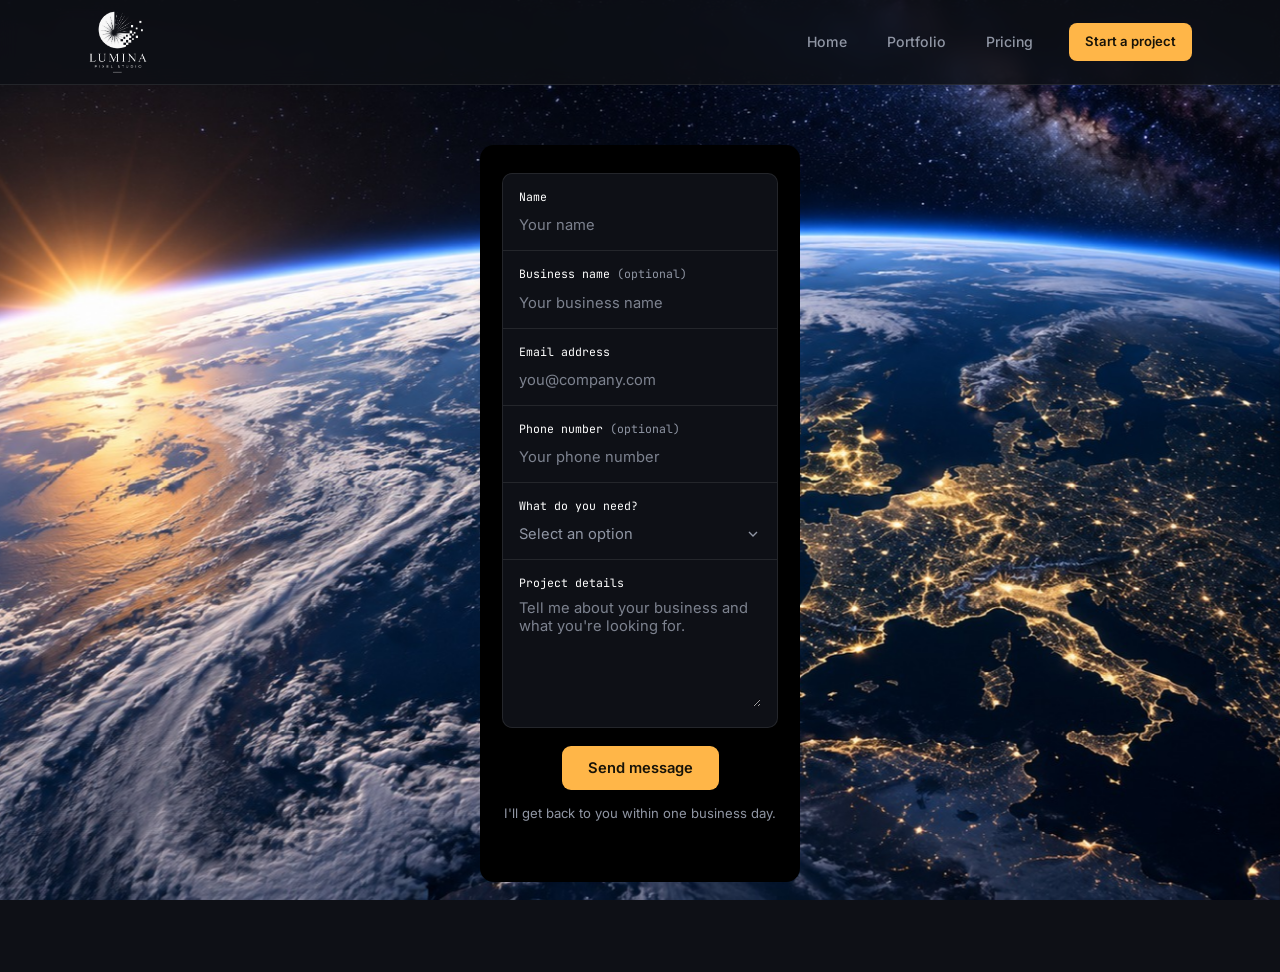
==== commit aac8475e: "contact" ====
--- a/contact.html
+++ b/contact.html
@@ -76,7 +76,6 @@
                     <option value="" disabled selected>Select an option</option>
                     <option value="New website">New website</option>
                     <option value="Website redesign">Website redesign</option>
-                    <option value="E-commerce store">E-commerce store</option>
                     <option value="Website maintenance">Website maintenance</option>
                     <option value="SEO">SEO</option>
                     <option value="Something else">Something else</option>
--- a/styles.css
+++ b/styles.css
@@ -41,6 +41,37 @@
   background-size:cover;
   background-position:center 20%;
   background-repeat:no-repeat;
+}
+
+/* Homepage only: no Earth photograph in the background — the 3D globe is
+   the only Earth on this page. A richer deep-space backdrop: layered
+   colour washes for depth, plus a soft diagonal Milky Way-style band
+   sitting behind the (now centred) text on the left/upper-left. */
+body.home-page .site-bg{
+  background-image:url('milky-way-bg.jpg');
+  background-size:cover;
+  background-position:28% center;
+  background-repeat:no-repeat;
+  background-color:#03040a; /* shows briefly while the image itself loads */
+}
+
+/* ---------------- 3D Earth (homepage hero) ----------------
+   Progressive enhancement: the canvas (globe + stars) fades in once
+   WebGL + textures load successfully. Underneath it, .site-bg's plain
+   dark gradient above is always there as a safe, photo-free fallback
+   if WebGL is unavailable — the page never falls back to a flat Earth
+   image on this page. */
+#earth3d-canvas{
+  position:fixed; inset:0; z-index:-1;
+  width:100%; height:100%; display:block;
+  pointer-events:auto;
+  cursor:grab;
+  opacity:0;
+  transition:opacity 1.4s ease;
+}
+body.earth3d-active #earth3d-canvas{ opacity:1; }
+@media (prefers-reduced-motion: reduce){
+  #earth3d-canvas{ transition:none; }
 }
 
 h1,h2,h3{ font-family:'Space Grotesk', sans-serif; letter-spacing:-0.02em; }
@@ -195,13 +226,14 @@
 
 .space-scrim{
   position:absolute; inset:0;
+  pointer-events:none;
   background:
-    radial-gradient(ellipse 620px 460px at 50% 55%,
-      rgba(6,8,14,0.82) 0%,
-      rgba(6,8,14,0.55) 45%,
-      rgba(6,8,14,0.15) 72%,
+    radial-gradient(ellipse 680px 500px at 50% 46%,
+      rgba(2,3,7,0.58) 0%,
+      rgba(2,3,7,0.34) 45%,
+      rgba(2,3,7,0.1) 72%,
       transparent 88%),
-    linear-gradient(to bottom, rgba(6,8,14,0.35) 0%, rgba(6,8,14,0.05) 30%, rgba(6,8,14,0.15) 75%, rgba(6,8,14,0.55) 100%);
+    linear-gradient(to bottom, rgba(2,3,7,0.22) 0%, rgba(2,3,7,0.02) 22%, rgba(2,3,7,0.08) 75%, rgba(2,3,7,0.3) 100%);
 }
 
 
@@ -215,7 +247,18 @@
 }
 .hero-center .hero-sub{ margin-left:auto; margin-right:auto; }
 .hero-center .btn-row{ justify-content:center; }
-.hero-center .feature-row{ margin-top:22px; }
+.hero-center .feature-row{
+  margin-top:22px;
+  flex-direction:row; flex-wrap:wrap; justify-content:center; align-items:flex-start;
+  gap:28px;
+}
+.hero-center .feature-item{ max-width:200px; text-align:left; }
+
+.hero-left{
+  position:relative; z-index:1;
+  max-width:520px;
+  padding:30px 0;
+}
 
 /* ---------------- HERO (home page only) ---------------- */
 section.hero{ padding:0; height:calc(100vh - 85px); width:100%; display:flex; align-items:center; }
@@ -255,10 +298,10 @@
 .btn-ghost:hover{ border-color:var(--accent-2); color:var(--accent-2); }
 
 .feature-row{
-  display:flex; justify-content:center; gap:28px; flex-wrap:wrap;
+  display:flex; flex-direction:column; align-items:flex-start; justify-content:flex-start; gap:14px;
 }
 .feature-item{
-  flex:1 1 170px; max-width:200px; text-align:left;
+  flex:none; max-width:460px; text-align:left;
 }
 .feature-heading{
   display:flex; align-items:center; gap:8px; margin-bottom:5px;
@@ -272,29 +315,27 @@
 
 @media (max-width:640px){
   section.hero{ padding:0; }
+  body.home-page .site-bg{ background-position:38% center; }
   .eyebrow-top{ top:14px; font-size:0.7rem; }
   .hero-center{ padding-top:44px; padding-bottom:16px; }
   h1.headline{ font-size:clamp(1.6rem, 6vw, 2.6rem); margin-bottom:12px; }
   .hero-sub{ font-size:0.92rem; margin-bottom:20px; }
   .btn-row{ margin-bottom:20px; }
-  .feature-row{ gap:14px; }
-  .feature-item{ flex:1 1 130px; max-width:150px; text-align:center; }
-  .feature-heading{ justify-content:center; margin-bottom:3px; }
+  .feature-row{ gap:10px; }
+  .feature-heading{ margin-bottom:3px; }
   .feature-icon{ font-size:1rem; }
   .feature-title{ font-size:0.68rem; }
   .feature-desc{ font-size:0.7rem; line-height:1.3; }
   .space-scrim{
     background:
-      radial-gradient(ellipse 92vw 55vh at 50% 55%,
-        rgba(6,8,14,0.86) 0%, rgba(6,8,14,0.6) 45%,
-        rgba(6,8,14,0.2) 72%, transparent 88%),
-      linear-gradient(to bottom, rgba(6,8,14,0.45) 0%, rgba(6,8,14,0.1) 30%, rgba(6,8,14,0.25) 75%, rgba(6,8,14,0.65) 100%);
+      radial-gradient(ellipse 94vw 46vh at 50% 40%,
+        rgba(3,5,10,0.82) 0%, rgba(3,5,10,0.55) 45%,
+        rgba(3,5,10,0.2) 72%, transparent 88%),
+      linear-gradient(to bottom, rgba(3,5,10,0.3) 0%, rgba(3,5,10,0.05) 30%, rgba(3,5,10,0.35) 78%, rgba(3,5,10,0.7) 100%);
   }
 }
 @media (max-width:400px){
   .wrap{ padding:0 18px; }
-  .feature-row{ flex-direction:column; align-items:center; gap:10px; }
-  .feature-item{ max-width:260px; }
   .btn{ padding:12px 20px; font-size:0.88rem; }
 }
 
@@ -305,7 +346,7 @@
 section{ padding:60px 0 90px; }
 
 /* ---------------- PORTFOLIO ---------------- */
-.portfolio-grid{ display:grid; grid-template-columns:repeat(3, 1fr); gap:24px; }
+.portfolio-grid{ display:grid; grid-template-columns:repeat(3, 1fr); gap:24px; margin-top:-19px; }
 @media (max-width:960px){ .portfolio-grid{ grid-template-columns:repeat(2,1fr); } }
 @media (max-width:640px){ .portfolio-grid{ grid-template-columns:1fr; } }
 
@@ -342,7 +383,7 @@
 .proj-card:hover .proj-visit svg{ transform:translate(2px,-2px); }
 
 /* ---------------- PRICING ---------------- */
-.pricing-grid{ display:grid; grid-template-columns:repeat(3, 1fr); gap:24px; align-items:start; }
+.pricing-grid{ display:grid; grid-template-columns:repeat(2, 1fr); gap:24px; align-items:start; max-width:760px; margin:0 auto; }
 @media (max-width:960px){ .pricing-grid{ grid-template-columns:1fr; max-width:420px; margin:0 auto; } }
 
 .value-banner{
@@ -427,14 +468,14 @@
 .field:last-child{ border-bottom:none; }
 .field label{
   display:block; font-family:'JetBrains Mono', monospace; font-size:0.72rem;
-  color:var(--text-dim); margin-bottom:7px;
+  color:#FFFFFF; margin-bottom:7px;
 }
 .field input, .field textarea, .field select{
   width:100%; background:transparent; border:none;
-  padding:0; color:#FFFFFF; font-family:'Inter',sans-serif; font-size:0.92rem;
+  padding:0; color:var(--text-dim); font-family:'Inter',sans-serif; font-size:0.92rem;
   resize:vertical;
 }
-.field input::placeholder, .field textarea::placeholder{ color:#FFFFFF; opacity:0.85; }
+.field input::placeholder, .field textarea::placeholder{ color:var(--text-dim); opacity:0.85; }
 .field select{
   appearance:none; -webkit-appearance:none;
   background-image:url("data:image/svg+xml,%3Csvg xmlns='http://www.w3.org/2000/svg' viewBox='0 0 24 24' fill='none' stroke='%239096A4' stroke-width='2'%3E%3Cpath d='M6 9l6 6 6-6'/%3E%3C/svg%3E");
